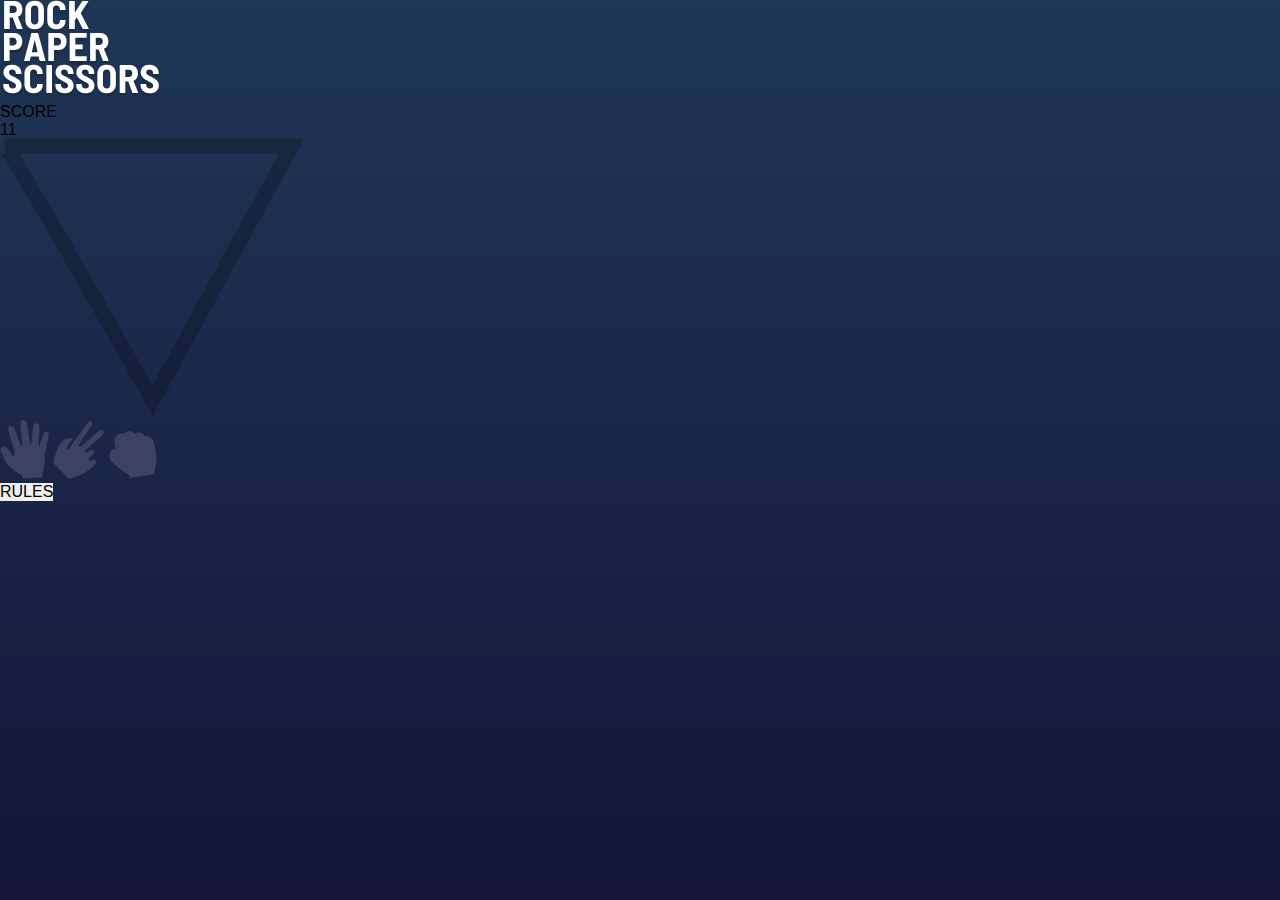
==== index.html @ d045fbb3 "Criando estrutura inicial do projeto" ====
<!DOCTYPE html>
<html lang="pt-BR">
  <head>
    <meta charset="UTF-8" />
    <meta name="viewport" content="width=device-width, initial-scale=1.0" />
    <link rel="stylesheet" href="./Style/CSSFile/main.css" />
    <link rel="stylesheet" href="styles/style.css" />
    <link
      rel="icon"
      type="image/png"
      sizes="32x32"
      href="./images/favicon-32x32.png"
    />
    <title>Rock, Paper, Scissors</title>
  </head>

  <body>
    <div class="container">
      <header>
        <div>
          <img src="./images/logo.svg" alt="logo" />
        </div>
        <div>
          <p>SCORE</p>
          <p>11</p>
        </div>
      </header>

      <img src="./images/bg-triangle.svg" alt="" />

      <section>
        <buttoon>
          <img src="./images/icon-paper.svg" alt="paper" />
        </buttoon>
        <buttoon>
          <img src="./images/icon-scissors.svg" alt="scissors" />
        </buttoon>
        <buttoon>
          <img src="./images/icon-rock.svg" alt="rock" />
        </buttoon>
      </section>

      <footer>
        <button>RULES</button>
      </footer>
    </div>
  </body>
</html>

<!-- <img src="./images/icon-close.svg" alt="" />
<img src="./images/image-rules.svg" alt="" /> -->
---- styles/style.css ----
/* RESET */
* {
  margin: 0;
  padding: 0;
  font-size: 100%;
  box-sizing: border-box;
  border: none;
}

/* SCSS DEFAULT */
@import url("https://fonts.googleapis.com/css2?family=Barlow+Semi+Condensed:wght@600;700&display=swap");

body {
  font-family: "Barlow Semi Condensed", sans-serif;
}

/* COLORS */
:root {
  /* Primary */
  --Scissors-Gradient: linear-gradient(#ec9e0e, #eca922);
  --Rock-Gradient: linear-gradient(#dc2e4e, #dd405d);
  --Lizard-Gradient: linear-gradient(#834fe3, #8c5de5);
  --Cyan: linear-gradient(#40b9ce, #52bed1);

  /* Neutral */
  --Dark-Text: #3b4363;
  --Score-Text: #2a46c0;
  --Header-Outline: #606e85;

  /* Background */
  --Radial-Gradient: linear-gradient(#1f3756, #141539);
}

/* STYLES */
.container {
  width: 100%;
  height: 100vh;
  background: var(--Radial-Gradient);
}
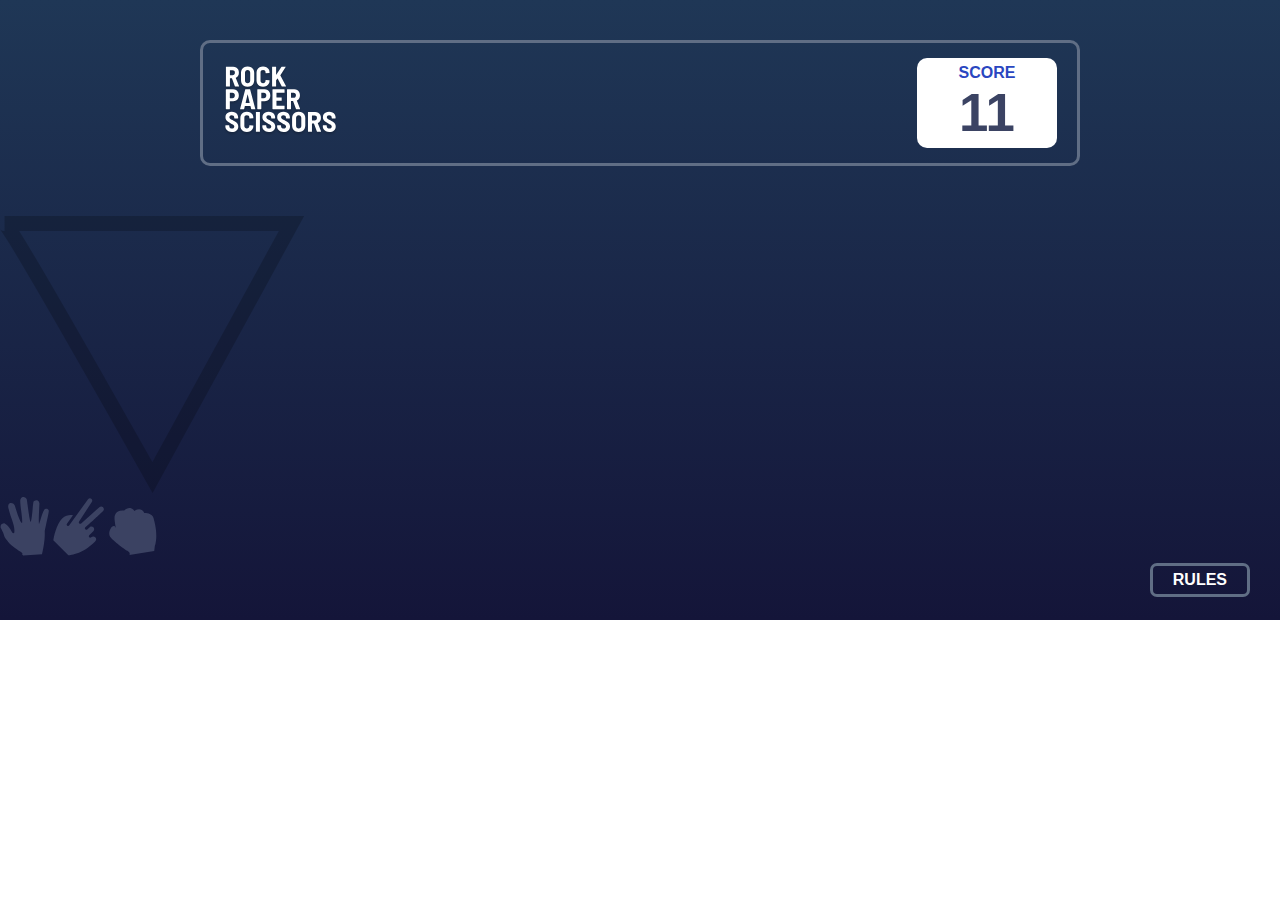
==== commit 8f336e7e: "Criando estilização para o header e o botão 'RULES'" ====
--- a/index.html
+++ b/index.html
@@ -16,11 +16,11 @@
 
   <body>
     <div class="container">
-      <header>
-        <div>
+      <header class="header">
+        <div class="logo">
           <img src="./images/logo.svg" alt="logo" />
         </div>
-        <div>
+        <div class="score">
           <p>SCORE</p>
           <p>11</p>
         </div>
@@ -40,7 +40,7 @@
         </buttoon>
       </section>
 
-      <footer>
+      <footer class="footer">
         <button>RULES</button>
       </footer>
     </div>
--- a/styles/style.css
+++ b/styles/style.css
@@ -34,6 +34,64 @@
 /* STYLES */
 .container {
   width: 100%;
-  height: 100vh;
+  height: 100%;
+  padding: 40px 0 20px 0;
   background: var(--Radial-Gradient);
 }
+
+.header{
+  display: flex;
+  align-items: center;
+  justify-content: space-between;
+  margin: 0 auto 50px auto;
+  padding: 15px 20px;
+  max-width: 880px;
+  width: 80%;
+  background-color: transparent;
+  border-radius: 10px;
+  border: 3px solid var(--Header-Outline);
+}
+
+.header .logo img{
+  height: auto;
+  max-height: 70px;
+}
+
+.header .score{
+  display: flex;
+  flex-direction: column;
+  justify-content: center;
+  align-items: center;
+  height: 90px;
+  width: 140px;
+  background-color: #fff;
+  border-radius: 10px;
+  font-weight: 700;
+}
+
+.header .score p:first-child{
+  color: var(--Score-Text);
+}
+
+.header .score p:last-child{
+  font-size: 3.3em;
+  color: var(--Dark-Text);
+}
+
+.footer{
+  width: 100%;
+  height: 40px;
+  display: flex;
+  justify-content: flex-end;
+  align-items: center;
+}
+
+.footer button{
+  margin-right: 30px;
+  padding: 5px 20px;
+  border-radius: 7px;
+  background-color: transparent;
+  color: #fff;
+  font-weight: 700;
+  border: 3px solid var(--Header-Outline);
+}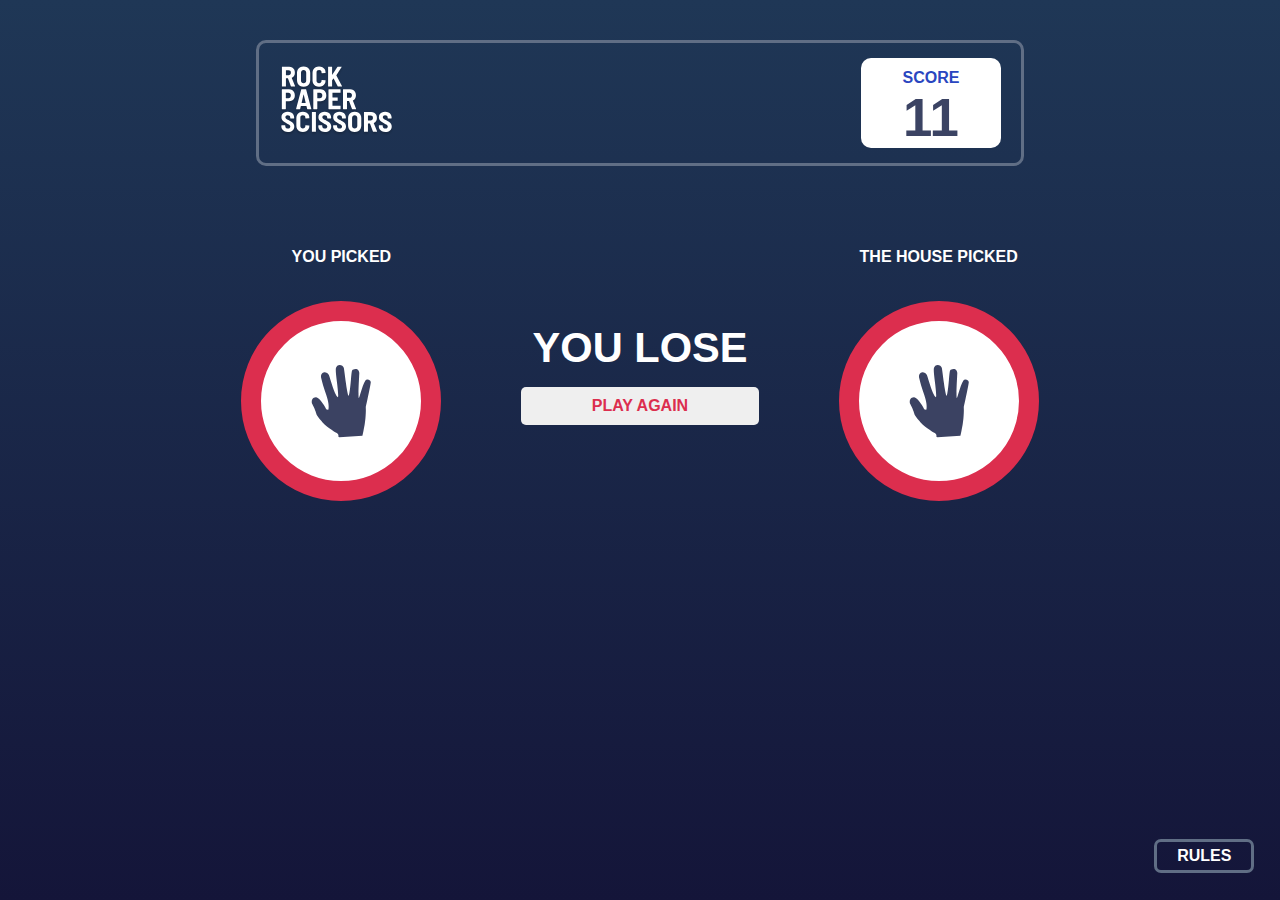
==== commit 951f8cb7: "Concluindo layout desktop" ====
--- a/index.html
+++ b/index.html
@@ -26,18 +26,36 @@
         </div>
       </header>
 
-      <img src="./images/bg-triangle.svg" alt="" />
+      <!-- <section class="content-primary">
+        <img src="./images/bg-triangle.svg" alt="bg-triangle" />
+        <button class="btn-paper">
+          <img src="./images/icon-paper.svg" alt="paper" />
+        </button>
+        <button class="btn-scissors">
+          <img src="./images/icon-scissors.svg" alt="scissors" />
+        </button>
+        <button class="btn-rock">
+          <img src="./images/icon-rock.svg" alt="rock" />
+        </button>
+      </section> -->
 
-      <section>
-        <buttoon>
-          <img src="./images/icon-paper.svg" alt="paper" />
-        </buttoon>
-        <buttoon>
-          <img src="./images/icon-scissors.svg" alt="scissors" />
-        </buttoon>
-        <buttoon>
-          <img src="./images/icon-rock.svg" alt="rock" />
-        </buttoon>
+      <section class="content-secondary">
+        <div>
+          <h2>YOU PICKED</h2>
+          <button class="btn-content-secondary">
+            <img src="./images/icon-paper.svg" alt="paper" />
+          </button>
+        </div>
+        <div class="play-again">
+          <h2>YOU LOSE</h2>
+          <button>PLAY AGAIN</button>
+        </div>
+        <div>
+          <h2>THE HOUSE PICKED</h2>
+          <button class="btn-content-secondary">
+            <img src="./images/icon-paper.svg" alt="paper" />
+          </button>
+        </div>
       </section>
 
       <footer class="footer">
@@ -47,5 +65,10 @@
   </body>
 </html>
 
-<!-- <img src="./images/icon-close.svg" alt="" />
-<img src="./images/image-rules.svg" alt="" /> -->
+<!-- <section class="modal-rules">
+  <div>
+    <h1>RULES</h1>
+    <img src="./images/icon-close.svg" alt="icon-close" />
+  </div>
+  <img class="rules" src="./images/image-rules.svg" alt="image-rules" />
+</section> -->
--- a/styles/style.css
+++ b/styles/style.css
@@ -5,6 +5,7 @@
   font-size: 100%;
   box-sizing: border-box;
   border: none;
+  outline: none;
 }
 
 /* SCSS DEFAULT */
@@ -35,29 +36,30 @@
 .container {
   width: 100%;
   height: 100%;
+  min-height: 100vh;
   padding: 40px 0 20px 0;
   background: var(--Radial-Gradient);
 }
 
-.header{
+.header {
   display: flex;
   align-items: center;
   justify-content: space-between;
-  margin: 0 auto 50px auto;
+  margin: 0 auto 8% auto;
   padding: 15px 20px;
   max-width: 880px;
-  width: 80%;
+  width: 60%;
   background-color: transparent;
   border-radius: 10px;
   border: 3px solid var(--Header-Outline);
 }
 
-.header .logo img{
+.header .logo img {
   height: auto;
   max-height: 70px;
 }
 
-.header .score{
+.header .score {
   display: flex;
   flex-direction: column;
   justify-content: center;
@@ -69,16 +71,148 @@
   font-weight: 700;
 }
 
-.header .score p:first-child{
+.header .score p:first-child {
   color: var(--Score-Text);
-}
-
-.header .score p:last-child{
+  margin-top: 10px;
+}
+
+.header .score p:last-child {
   font-size: 3.3em;
   color: var(--Dark-Text);
 }
 
-.footer{
+.content-primary {
+  display: flex;
+  justify-content: center;
+  align-items: center;
+  position: relative;
+  height: 280px;
+  width: 305px;
+  margin: 0 auto;
+}
+
+.btn-paper {
+  position: absolute;
+  top: -50px;
+  left: -40px;
+  background-color: #fff;
+  border-radius: 50%;
+  width: 120px;
+  height: 120px;
+  display: flex;
+  align-items: center;
+  justify-content: center;
+  border: 12px solid #2a46c0;
+  cursor: pointer;
+}
+
+.btn-paper img {
+  width: 38px;
+}
+
+.btn-paper:hover {
+  background-color: #7b96cf;
+}
+
+.btn-scissors {
+  position: absolute;
+  top: -50px;
+  right: -30px;
+  background-color: #fff;
+  border-radius: 50%;
+  width: 120px;
+  height: 120px;
+  display: flex;
+  align-items: center;
+  justify-content: center;
+  border: 12px solid #ec9e0e;
+  cursor: pointer;
+}
+
+.btn-scissors img {
+  width: 38px;
+}
+
+.btn-scissors:hover {
+  background-color: #dbc49a;
+}
+
+.btn-rock {
+  position: absolute;
+  bottom: -15px;
+  left: 30%;
+  background-color: #fff;
+  border-radius: 50%;
+  width: 120px;
+  height: 120px;
+  display: flex;
+  align-items: center;
+  justify-content: center;
+  border: 12px solid #dc2e4e;
+  cursor: pointer;
+}
+
+.btn-rock img {
+  width: 38px;
+}
+
+.btn-rock:hover {
+  background-color: #e095a3;
+}
+
+.content-secondary {
+  width: 100%;
+  display: flex;
+  align-items: center;
+  justify-content: space-between;
+  padding: 0 15%;
+  margin-top: -20px;
+}
+
+.content-secondary div {
+  flex: 1;
+  display: flex;
+  flex-direction: column;
+  align-items: center;
+  color: #fff;
+  gap: 35px;
+  font-weight: 700;
+}
+
+.play-again h2 {
+  font-size: 2.6em;
+  margin-bottom: -20px;
+}
+
+.play-again button {
+  padding: 10px 20px;
+  width: 80%;
+  border-radius: 5px;
+  color: #dc2e4e;
+  font-weight: 700;
+  cursor: pointer;
+}
+
+.play-again button:hover {
+  background: #9c9c9c;
+}
+
+.btn-content-secondary {
+  background-color: #fff;
+  border-radius: 50%;
+  width: 200px;
+  height: 200px;
+  display: flex;
+  align-items: center;
+  justify-content: center;
+  border: 20px solid #dc2e4e;
+}
+
+.btn-content-secondary img {
+  width: 60px;
+}
+
+.footer {
   width: 100%;
   height: 40px;
   display: flex;
@@ -86,12 +220,88 @@
   align-items: center;
 }
 
-.footer button{
-  margin-right: 30px;
+.footer button {
+  position: absolute;
+  bottom: 3%;
+  right: 2%;
   padding: 5px 20px;
   border-radius: 7px;
   background-color: transparent;
   color: #fff;
   font-weight: 700;
   border: 3px solid var(--Header-Outline);
-}+  cursor: pointer;
+}
+
+.footer button:hover {
+  background-color: var(--Dark-Text);
+}
+
+.modal-rules {
+  width: 300px;
+  height: 300px;
+  position: absolute;
+  top: calc(50% - 150px);
+  left: calc(50% - 150px);
+  background: #fff;
+  border-radius: 5px;
+  box-shadow: 1px 1px 2px 0px #cccccc;
+  padding: 20px 20px 25px;
+  display: flex;
+  flex-direction: column;
+  justify-content: space-between;
+}
+
+.modal-rules div {
+  display: flex;
+  justify-content: space-between;
+  align-items: center;
+}
+
+.modal-rules div h1 {
+  color: #3f4461;
+}
+
+.modal-rules div img {
+  cursor: pointer;
+}
+
+.rules {
+  width: 90%;
+  margin: 0 auto;
+}
+
+@media (max-width: 768px) {
+  .container {
+    padding-top: 20px;
+  }
+
+  .header {
+    margin-bottom: 10%;
+    height: 90px;
+  }
+
+  .header .score {
+    height: 70px;
+    width: 125px;
+  }
+
+  .header .score p:last-child {
+    font-size: 2.3em;
+  }
+
+  .header .logo img {
+    max-height: 58px;
+  }
+
+  .center-triangle {
+    height: 240px;
+  }
+
+  .content-secondary {
+    padding: 0 5%;
+  }
+}
+
+@media (max-width: 420px) {
+}
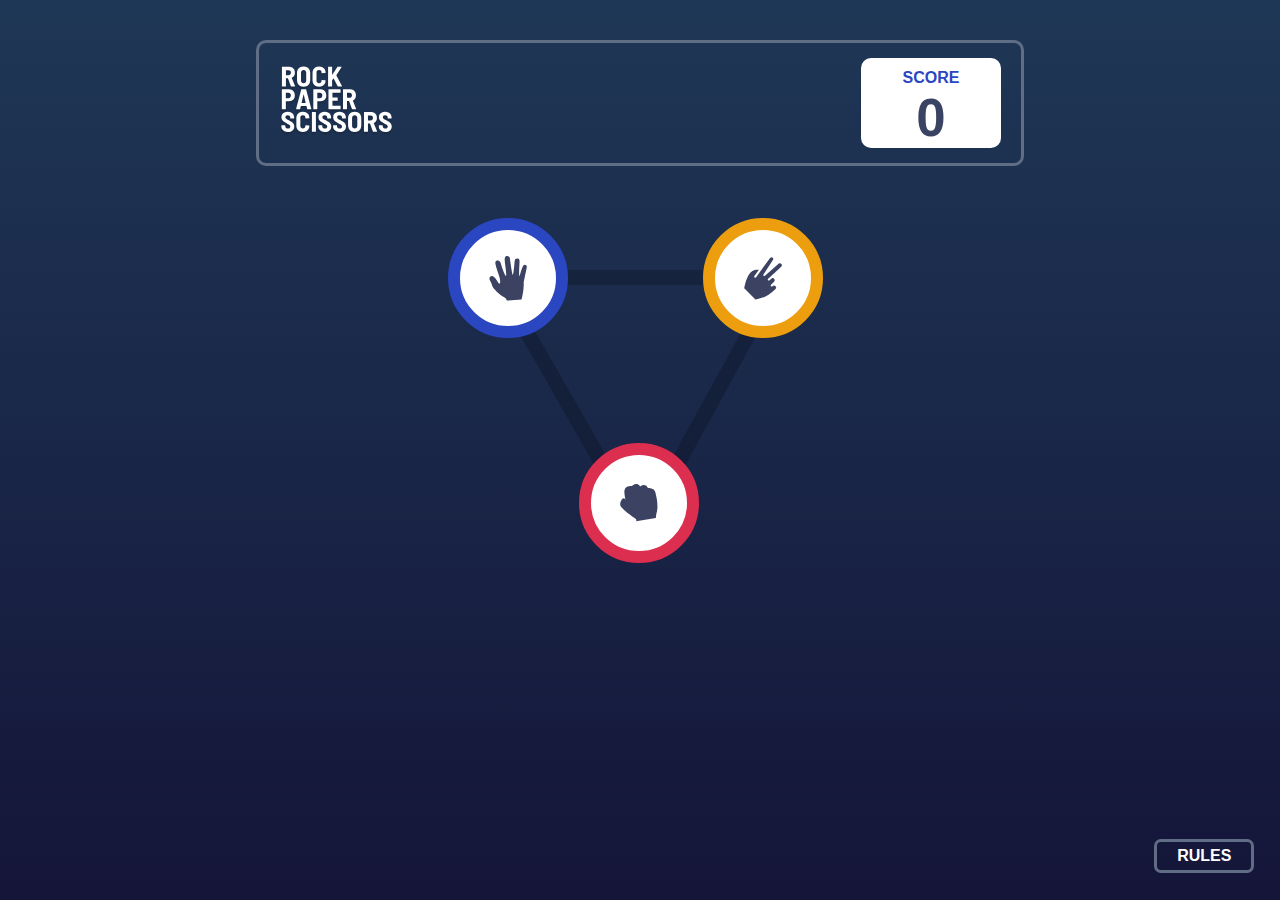
==== commit a8a22db3: "Concluindo primeira versão do jogo" ====
--- a/index.html
+++ b/index.html
@@ -22,53 +22,21 @@
         </div>
         <div class="score">
           <p>SCORE</p>
-          <p>11</p>
+          <p id="score"></p>
         </div>
       </header>
 
-      <!-- <section class="content-primary">
-        <img src="./images/bg-triangle.svg" alt="bg-triangle" />
-        <button class="btn-paper">
-          <img src="./images/icon-paper.svg" alt="paper" />
-        </button>
-        <button class="btn-scissors">
-          <img src="./images/icon-scissors.svg" alt="scissors" />
-        </button>
-        <button class="btn-rock">
-          <img src="./images/icon-rock.svg" alt="rock" />
-        </button>
-      </section> -->
+      <span id="content-primary"></span>
 
-      <section class="content-secondary">
-        <div>
-          <h2>YOU PICKED</h2>
-          <button class="btn-content-secondary">
-            <img src="./images/icon-paper.svg" alt="paper" />
-          </button>
-        </div>
-        <div class="play-again">
-          <h2>YOU LOSE</h2>
-          <button>PLAY AGAIN</button>
-        </div>
-        <div>
-          <h2>THE HOUSE PICKED</h2>
-          <button class="btn-content-secondary">
-            <img src="./images/icon-paper.svg" alt="paper" />
-          </button>
-        </div>
-      </section>
+      <span id="content-secondary"></span>
 
       <footer class="footer">
-        <button>RULES</button>
+        <button onclick="openModal()">RULES</button>
       </footer>
     </div>
+
+    <script type="text/javascript" src="./script.js"></script>
   </body>
 </html>
 
-<!-- <section class="modal-rules">
-  <div>
-    <h1>RULES</h1>
-    <img src="./images/icon-close.svg" alt="icon-close" />
-  </div>
-  <img class="rules" src="./images/image-rules.svg" alt="image-rules" />
-</section> -->
+<span id="modal"></span>
--- a/styles/style.css
+++ b/styles/style.css
@@ -180,21 +180,22 @@
 }
 
 .play-again h2 {
-  font-size: 2.6em;
+  font-size: 2.3em;
   margin-bottom: -20px;
+  text-align: center;
 }
 
 .play-again button {
   padding: 10px 20px;
   width: 80%;
   border-radius: 5px;
+  color: #606e85;
+  font-weight: 700;
+  cursor: pointer;
+}
+
+.play-again button:hover {
   color: #dc2e4e;
-  font-weight: 700;
-  cursor: pointer;
-}
-
-.play-again button:hover {
-  background: #9c9c9c;
 }
 
 .btn-content-secondary {
@@ -205,11 +206,22 @@
   display: flex;
   align-items: center;
   justify-content: center;
-  border: 20px solid #dc2e4e;
 }
 
 .btn-content-secondary img {
   width: 60px;
+}
+
+.border-btn-papper {
+  border: 20px solid #2a46c0;
+}
+
+.border-btn-scissors {
+  border: 20px solid #ec9e0e;
+}
+
+.border-btn-rock {
+  border: 20px solid #dc2e4e;
 }
 
 .footer {
@@ -304,4 +316,72 @@
 }
 
 @media (max-width: 420px) {
-}
+  .header {
+    width: 90%;
+  }
+
+  .footer button {
+    right: calc(50% - 51px);
+    bottom: 7%;
+  }
+
+  .content-primary img {
+    width: 50%;
+  }
+
+  .content-primary > img {
+    width: 85%;
+  }
+
+  .btn-paper {
+    top: -20px;
+    left: -20px;
+    height: 140px;
+    width: 140px;
+  }
+
+  .btn-scissors {
+    top: -20px;
+    right: -15px;
+    height: 140px;
+    width: 140px;
+  }
+
+  .btn-rock {
+    bottom: -5px;
+    left: 80px;
+    height: 140px;
+    width: 140px;
+  }
+
+  .content-primary {
+    margin-top: 25%;
+  }
+
+  .play-again {
+    position: absolute;
+    top: 60%;
+    left: 25%;
+    flex-direction: column !important;
+  }
+
+  .content-secondary {
+    margin: auto;
+  }
+
+  .content-secondary div {
+    flex-direction: column-reverse;
+  }
+
+  .btn-content-secondary {
+    width: 145px;
+    height: 145px;
+  }
+
+  .modal-rules {
+    top: 0;
+    left: 0;
+    width: 100%;
+    height: 100%;
+  }
+}
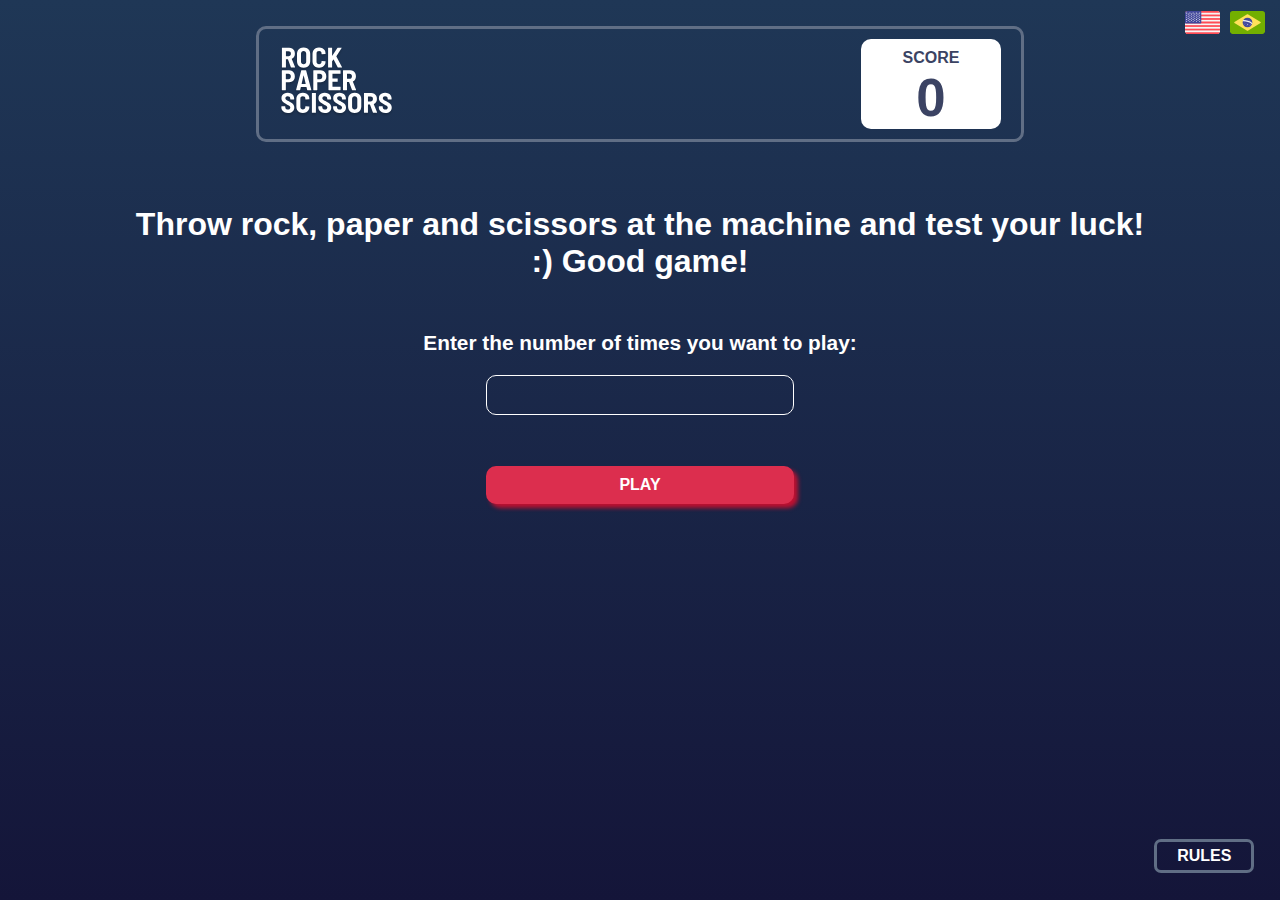
==== commit 3e133964: "Subindo versão completa do jogo" ====
--- a/index.html
+++ b/index.html
@@ -1,5 +1,5 @@
 <!DOCTYPE html>
-<html lang="pt-BR">
+<html lang="en">
   <head>
     <meta charset="UTF-8" />
     <meta name="viewport" content="width=device-width, initial-scale=1.0" />
@@ -16,6 +16,14 @@
 
   <body>
     <div class="container">
+      <div class="languages">
+        <a href="./index.html">
+          <img src="./images/estados-unidos.svg" alt="estados-unidos" />
+        </a>
+        <a href="./index-pt.html"
+          ><img src="./images/brasil.svg" alt="brasil"
+        /></a>
+      </div>
       <header class="header">
         <div class="logo">
           <img src="./images/logo.svg" alt="logo" />
@@ -25,6 +33,11 @@
           <p id="score"></p>
         </div>
       </header>
+      <span id="remaining-moves" class="remaining-moves"></span>
+
+      <span class="play-menu" id="play-menu"> </span>
+
+      <span class="msg-error" id="msg-error"> </span>
 
       <span id="content-primary"></span>
 
--- a/styles/style.css
+++ b/styles/style.css
@@ -37,19 +37,32 @@
   width: 100%;
   height: 100%;
   min-height: 100vh;
-  padding: 40px 0 20px 0;
+  padding: 2% 0;
   background: var(--Radial-Gradient);
+  display: flex;
+  flex-direction: column;
+}
+
+.languages {
+  display: flex;
+  position: absolute;
+  top: 5px;
+  right: 5px;
+}
+
+.languages a {
+  margin-right: 10px;
+  cursor: pointer;
 }
 
 .header {
   display: flex;
   align-items: center;
   justify-content: space-between;
-  margin: 0 auto 8% auto;
-  padding: 15px 20px;
-  max-width: 880px;
+  padding: 10px 20px;
+  max-width: 1024px;
   width: 60%;
-  background-color: transparent;
+  margin: 0 auto;
   border-radius: 10px;
   border: 3px solid var(--Header-Outline);
 }
@@ -72,7 +85,7 @@
 }
 
 .header .score p:first-child {
-  color: var(--Score-Text);
+  color: var(--Dark-Text);
   margin-top: 10px;
 }
 
@@ -81,24 +94,98 @@
   color: var(--Dark-Text);
 }
 
+.remaining-moves p {
+  text-align: center;
+  color: #fff;
+  font-size: 1.2em;
+  margin-top: 2%;
+}
+
+.play-menu {
+  width: 100%;
+}
+
+.play-menu div {
+  display: flex;
+  flex-direction: column;
+  align-items: center;
+  padding: 0% 10%;
+  margin-top: 5%;
+}
+
+.play-menu div h2 {
+  font-size: 2em;
+  color: #fff;
+  text-align: center;
+  font-family: "Trebuchet MS", "Lucida Sans Unicode", "Lucida Grande",
+    "Lucida Sans", Arial, sans-serif;
+}
+
+.play-menu div h3 {
+  font-size: 1.3em;
+  color: #fff;
+  text-align: center;
+  margin: 5% 0 2% 0;
+}
+
+.play-menu div input {
+  padding: 10px 40px;
+  border-radius: 10px;
+  width: 30%;
+  margin-bottom: 3%;
+  background-color: transparent;
+  color: #fff;
+  border: 1px solid #fff;
+}
+
+.play-menu div button {
+  margin-top: 2%;
+  padding: 10px 20px;
+  border-radius: 10px;
+  width: 30%;
+  color: #fff;
+  font-weight: 700;
+  background-color: #dc2e4e;
+  box-shadow: 4px 4px 4px 0px #bd1131;
+}
+
+.play-menu div button:hover {
+  background-color: #af102d;
+  cursor: pointer;
+  zoom: 1.1;
+}
+
+.msg-error h3 {
+  display: block;
+  text-align: center;
+  font-size: 1.3em;
+  color: #ca0000;
+  margin-top: 2%;
+}
+
 .content-primary {
-  display: flex;
-  justify-content: center;
-  align-items: center;
+  margin-top: 85px;
+  width: 100%;
   position: relative;
-  height: 280px;
-  width: 305px;
+}
+
+.content-primary div {
+  position: relative;
+  width: 300px;
   margin: 0 auto;
 }
 
+.content-primary > img {
+  height: 100%;
+}
+
 .btn-paper {
   position: absolute;
-  top: -50px;
-  left: -40px;
-  background-color: #fff;
+  top: -20%;
+  left: -15%;
   border-radius: 50%;
-  width: 120px;
-  height: 120px;
+  width: 140px;
+  height: 140px;
   display: flex;
   align-items: center;
   justify-content: center;
@@ -116,12 +203,11 @@
 
 .btn-scissors {
   position: absolute;
-  top: -50px;
-  right: -30px;
-  background-color: #fff;
+  top: -20%;
+  right: -15%;
   border-radius: 50%;
-  width: 120px;
-  height: 120px;
+  width: 140px;
+  height: 140px;
   display: flex;
   align-items: center;
   justify-content: center;
@@ -139,12 +225,11 @@
 
 .btn-rock {
   position: absolute;
-  bottom: -15px;
-  left: 30%;
-  background-color: #fff;
+  bottom: -10%;
+  left: 27%;
   border-radius: 50%;
-  width: 120px;
-  height: 120px;
+  width: 140px;
+  height: 140px;
   display: flex;
   align-items: center;
   justify-content: center;
@@ -161,22 +246,20 @@
 }
 
 .content-secondary {
-  width: 100%;
-  display: flex;
-  align-items: center;
-  justify-content: space-between;
-  padding: 0 15%;
-  margin-top: -20px;
+  margin-top: 10%;
+  display: flex;
+  align-items: center;
+  font-size: 0.9em;
+  padding: 0px 11%;
 }
 
 .content-secondary div {
+  display: flex;
+  flex-direction: column;
+  align-items: center;
+  color: #fff;
+  gap: 30px 0;
   flex: 1;
-  display: flex;
-  flex-direction: column;
-  align-items: center;
-  color: #fff;
-  gap: 35px;
-  font-weight: 700;
 }
 
 .play-again h2 {
@@ -186,12 +269,13 @@
 }
 
 .play-again button {
-  padding: 10px 20px;
-  width: 80%;
+  padding: 13px 20px;
+  width: 100%;
   border-radius: 5px;
   color: #606e85;
   font-weight: 700;
   cursor: pointer;
+  font-size: 1.2em;
 }
 
 .play-again button:hover {
@@ -201,8 +285,8 @@
 .btn-content-secondary {
   background-color: #fff;
   border-radius: 50%;
-  width: 200px;
-  height: 200px;
+  width: 170px;
+  height: 170px;
   display: flex;
   align-items: center;
   justify-content: center;
@@ -213,23 +297,15 @@
 }
 
 .border-btn-papper {
-  border: 20px solid #2a46c0;
+  border: 15px solid #2a46c0;
 }
 
 .border-btn-scissors {
-  border: 20px solid #ec9e0e;
+  border: 15px solid #ec9e0e;
 }
 
 .border-btn-rock {
-  border: 20px solid #dc2e4e;
-}
-
-.footer {
-  width: 100%;
-  height: 40px;
-  display: flex;
-  justify-content: flex-end;
-  align-items: center;
+  border: 15px solid #dc2e4e;
 }
 
 .footer button {
@@ -247,14 +323,15 @@
 
 .footer button:hover {
   background-color: var(--Dark-Text);
+  zoom: 1.1;
 }
 
 .modal-rules {
-  width: 300px;
-  height: 300px;
-  position: absolute;
-  top: calc(50% - 150px);
-  left: calc(50% - 150px);
+  width: 370px;
+  height: 370px;
+  position: absolute;
+  top: calc(50% - 170px);
+  left: calc(50% - 170px);
   background: #fff;
   border-radius: 5px;
   box-shadow: 1px 1px 2px 0px #cccccc;
@@ -279,109 +356,130 @@
 }
 
 .rules {
-  width: 90%;
   margin: 0 auto;
 }
 
 @media (max-width: 768px) {
-  .container {
-    padding-top: 20px;
-  }
-
-  .header {
-    margin-bottom: 10%;
-    height: 90px;
-  }
-
-  .header .score {
-    height: 70px;
-    width: 125px;
-  }
-
-  .header .score p:last-child {
-    font-size: 2.3em;
-  }
-
-  .header .logo img {
-    max-height: 58px;
-  }
-
-  .center-triangle {
-    height: 240px;
-  }
-
-  .content-secondary {
-    padding: 0 5%;
-  }
-}
-
-@media (max-width: 420px) {
+  .play-menu div input {
+    width: 40%;
+  }
+
+  .play-menu div button {
+    width: 40%;
+  }
+
+  .content-primary {
+    margin-top: 65px;
+  }
+
+  .content-primary div {
+    display: flex;
+    justify-content: center;
+  }
+
+  .content-primary div > img {
+    height: 230px;
+  }
+
+  .btn-paper {
+    left: -8%;
+  }
+
+  .btn-scissors {
+    right: -8%;
+  }
+
+  .btn-rock {
+    bottom: -10%;
+  }
+}
+
+@media (max-width: 500px) {
   .header {
     width: 90%;
-  }
-
-  .footer button {
-    right: calc(50% - 51px);
-    bottom: 7%;
-  }
-
-  .content-primary img {
-    width: 50%;
-  }
-
-  .content-primary > img {
-    width: 85%;
+    margin-top: 35px;
+  }
+
+  .play-menu div h2 {
+    font-size: 1.5em;
+    width: 90%;
+  }
+
+  .play-menu div {
+    padding: 0;
+  }
+
+  .play-menu div h3 {
+    font-size: 1.2em;
+    margin-top: 50px;
+    width: 80%;
+    margin-bottom: 5%;
+  }
+
+  .play-menu div input {
+    width: 80%;
+  }
+
+  .play-menu div button {
+    margin-top: 20%;
+    width: 80%;
+  }
+
+  .content-primary div > img {
+    height: 250px;
+  }
+
+  .content-primary div {
+    display: flex;
+    align-items: center;
+    justify-content: center;
   }
 
   .btn-paper {
-    top: -20px;
-    left: -20px;
+    left: -5%;
+  }
+
+  .btn-scissors {
+    right: -5%;
+  }
+
+  .btn-rock {
+    bottom: -5%;
+  }
+
+  .play-again {
+    position: absolute;
+    bottom: 18%;
+    width: 80%;
+    margin: 0 10%;
+  }
+
+  .btn-content-secondary {
     height: 140px;
     width: 140px;
   }
 
-  .btn-scissors {
-    top: -20px;
-    right: -15px;
-    height: 140px;
-    width: 140px;
-  }
-
-  .btn-rock {
-    bottom: -5px;
-    left: 80px;
-    height: 140px;
-    width: 140px;
-  }
-
-  .content-primary {
-    margin-top: 25%;
-  }
-
-  .play-again {
+  .content-secondary {
+    padding: 0;
+  }
+
+  .modal-rules {
     position: absolute;
-    top: 60%;
-    left: 25%;
-    flex-direction: column !important;
-  }
-
-  .content-secondary {
-    margin: auto;
-  }
-
-  .content-secondary div {
-    flex-direction: column-reverse;
-  }
-
-  .btn-content-secondary {
-    width: 145px;
-    height: 145px;
-  }
-
-  .modal-rules {
     top: 0;
     left: 0;
+    height: 100%;
     width: 100%;
-    height: 100%;
-  }
-}
+  }
+
+  .modal-rules div img {
+    height: 30px;
+  }
+
+  .modal-rules div h1 {
+    font-size: 1.3em;
+  }
+
+  .rules {
+    margin: 50% auto;
+  }
+}
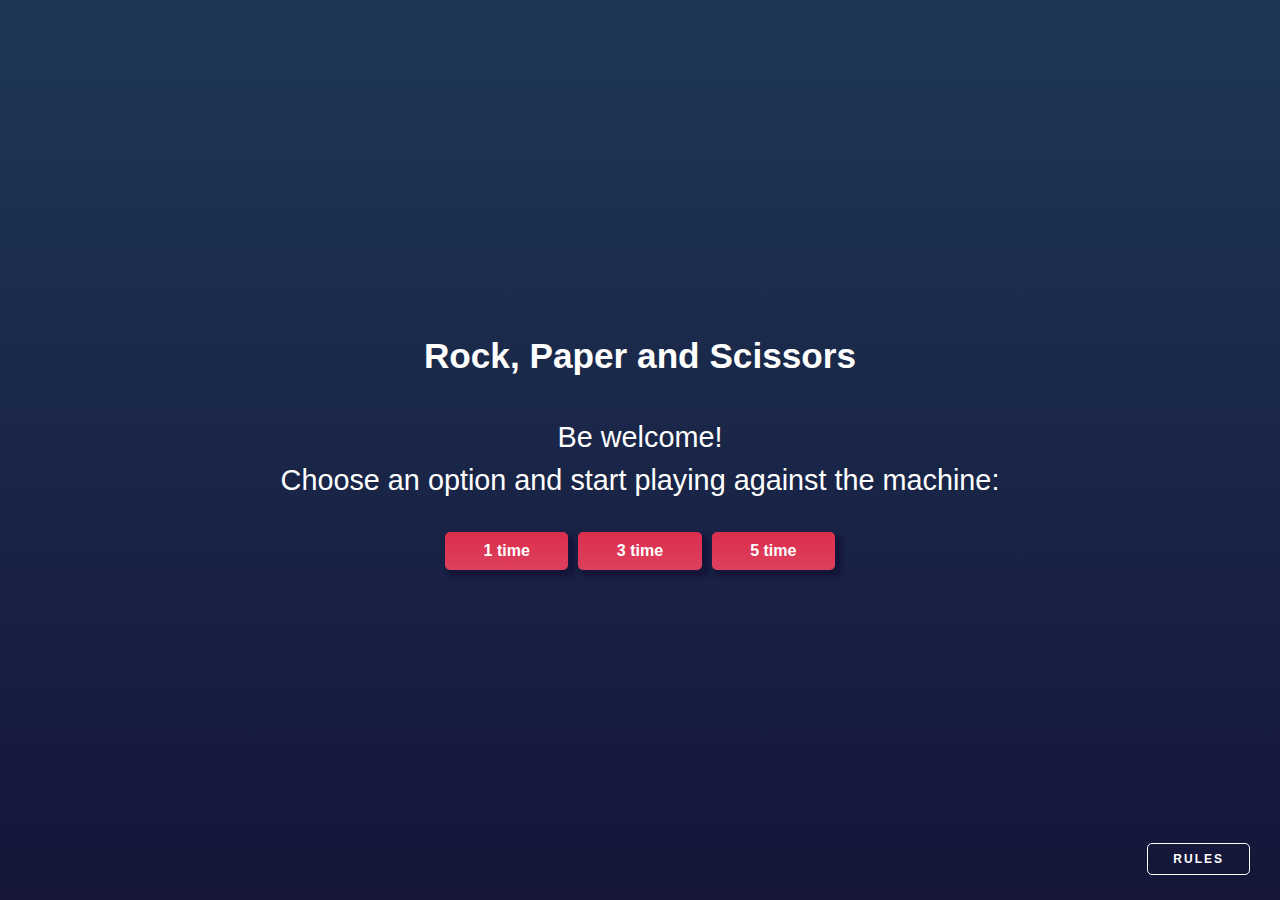
==== commit c64f2d39: "Refatorando jogo" ====
--- a/index.html
+++ b/index.html
@@ -3,53 +3,98 @@
   <head>
     <meta charset="UTF-8" />
     <meta name="viewport" content="width=device-width, initial-scale=1.0" />
-    <link rel="stylesheet" href="./Style/CSSFile/main.css" />
     <link rel="stylesheet" href="styles/style.css" />
-    <link
-      rel="icon"
-      type="image/png"
-      sizes="32x32"
-      href="./images/favicon-32x32.png"
-    />
     <title>Rock, Paper, Scissors</title>
   </head>
 
   <body>
-    <div class="container">
-      <div class="languages">
-        <a href="./index.html">
-          <img src="./images/estados-unidos.svg" alt="estados-unidos" />
-        </a>
-        <a href="./index-pt.html"
-          ><img src="./images/brasil.svg" alt="brasil"
-        /></a>
+    <section class="container">
+      <header id="header" class="header">
+        <h1 class="logo">
+          <img src="./images/logo.svg" alt="logo" />
+        </h1>
+        <span class="score">
+          <h3>score</h3>
+          <p id="score"></p>
+        </span>
+      </header>
+      <span class="qtd-moves" id="qtd-moves"></span>
+
+      <div id="menu-options" class="menu-options">
+        <h1>Rock, Paper and Scissors</h1>
+        <p>Be welcome!</p>
+        <p>Choose an option and start playing against the machine:</p>
+        <div class="box-buttons">
+          <button onclick="selectQuantity('1')" value="1" class="btn-choice">
+            1 time
+          </button>
+          <button onclick="selectQuantity('3')" value="3" class="btn-choice">
+            3 time
+          </button>
+          <button onclick="selectQuantity('5')" value="5" class="btn-choice">
+            5 time
+          </button>
+        </div>
       </div>
-      <header class="header">
-        <div class="logo">
-          <img src="./images/logo.svg" alt="logo" />
+
+      <div id="choice-options" class="choice-options">
+        <div class="content-options">
+          <button
+            onclick="selectOption('paper')"
+            class="btn-options paper-border"
+          >
+            <img src="./images/icon-paper.svg" alt="paper" />
+          </button>
+          <button
+            onclick="selectOption('scissors')"
+            class="btn-options scissors-border"
+          >
+            <img src="./images/icon-scissors.svg" alt="scissors" />
+          </button>
+          <button
+            onclick="selectOption('rock')"
+            class="btn-options rock-border"
+          >
+            <img src="./images/icon-rock.svg" alt="rock" />
+          </button>
         </div>
-        <div class="score">
-          <p>SCORE</p>
-          <p id="score"></p>
+      </div>
+
+      <div id="match-result" class="match-result">
+        <div class="item-macth-result">
+          <p>YOU PICKED</p>
+          <button id="you-picked" class="btn-options">
+            <img id="you-picked-img" src="" alt="" />
+          </button>
         </div>
-      </header>
-      <span id="remaining-moves" class="remaining-moves"></span>
+        <div id="play-again" class="box-play-again">
+          <h2 id="play-result"></h2>
+          <button onclick="playAgain()" class="btn-play-again">
+            PLAY AGAIN
+          </button>
+        </div>
+        <div class="item-macth-result">
+          <p>THE HOUSE PICKED</p>
+          <button id="the-house-picked" class="btn-options">
+            <img id="the-house-picked-img" src="" alt="" />
+          </button>
+        </div>
+      </div>
 
-      <span class="play-menu" id="play-menu"> </span>
+      <div id="modal-rules" class="modal-rules">
+        <div>
+          <h2>RULES</h2>
+          <img
+            onclick="showOrHiddenModal()"
+            src="./images/icon-close.svg"
+            alt="close"
+          />
+        </div>
+        <img src="./images/image-rules.svg" alt="rules" />
+      </div>
 
-      <span class="msg-error" id="msg-error"> </span>
-
-      <span id="content-primary"></span>
-
-      <span id="content-secondary"></span>
-
-      <footer class="footer">
-        <button onclick="openModal()">RULES</button>
-      </footer>
-    </div>
-
+      <button onclick="showOrHiddenModal()" class="rules">rules</button>
+    </section>
     <script type="text/javascript" src="./script.js"></script>
   </body>
 </html>
-
-<span id="modal"></span>
--- a/styles/style.css
+++ b/styles/style.css
@@ -15,6 +15,10 @@
   font-family: "Barlow Semi Condensed", sans-serif;
 }
 
+button {
+  cursor: pointer;
+}
+
 /* COLORS */
 :root {
   /* Primary */
@@ -37,449 +41,314 @@
   width: 100%;
   height: 100%;
   min-height: 100vh;
-  padding: 2% 0;
+  padding: 20px 0;
+  display: flex;
+  flex-direction: column;
+  align-items: center;
+  position: relative;
   background: var(--Radial-Gradient);
+}
+
+.menu-options {
+  width: 100%;
+  margin: auto 0;
   display: flex;
   flex-direction: column;
-}
-
-.languages {
-  display: flex;
-  position: absolute;
-  top: 5px;
-  right: 5px;
-}
-
-.languages a {
-  margin-right: 10px;
-  cursor: pointer;
+  justify-content: center;
+  align-items: center;
+}
+
+.menu-options h1 {
+  color: #fff;
+  font-size: 2.2em;
+  margin-bottom: 40px;
+  text-align: center;
+}
+
+.menu-options p {
+  color: #fff;
+  font-size: 1.8em;
+  text-align: center;
+  max-width: 90%;
+  margin: 5px 0;
+}
+
+.box-buttons {
+  width: 90%;
+  max-width: 400px;
+  display: flex;
+  align-items: center;
+  justify-content: space-between;
+  margin-top: 30px;
+}
+
+.btn-choice {
+  flex: 1;
+  padding: 10px 20px;
+  background: var(--Rock-Gradient);
+  border-radius: 5px;
+  color: #fff;
+  font-weight: bold;
+  box-shadow: 5px 5px 4px 2px #141539;
+  margin: 0 5px;
+}
+
+.btn-choice:hover {
+  background: #910b23;
 }
 
 .header {
+  width: 90%;
+  max-width: 600px;
+  padding: 15px 20px;
   display: flex;
   align-items: center;
   justify-content: space-between;
-  padding: 10px 20px;
-  max-width: 1024px;
+  border: 3px solid var(--Header-Outline);
+  border-radius: 8px;
+  display: none;
+}
+
+.logo img {
+  height: 85px;
+}
+
+.score {
+  width: 120px;
+  height: 100px;
+  padding: 5px 0;
+  background-color: #fff;
+  border-radius: 8px;
+  display: flex;
+  flex-direction: column;
+  align-items: center;
+  justify-content: center;
+}
+
+.score h3 {
+  color: var(--Score-Text);
+  text-transform: uppercase;
+}
+
+.score p {
+  color: var(--Dark-Text);
+  font-size: 3em;
+  font-weight: bold;
+  letter-spacing: -3px;
+}
+
+.qtd-moves {
+  margin-top: 5px;
+  font-weight: bold;
+  font-size: 1.2em;
+  color: #fff;
+}
+
+.choice-options {
+  margin-top: 7em;
   width: 60%;
-  margin: 0 auto;
-  border-radius: 10px;
-  border: 3px solid var(--Header-Outline);
-}
-
-.header .logo img {
-  height: auto;
-  max-height: 70px;
-}
-
-.header .score {
+  height: 100%;
+  display: flex;
+  justify-content: center;
+  display: none;
+}
+
+.content-options {
+  width: 250px;
+  height: 220px;
+  background-image: url("../images/bg-triangle.svg");
+  background-size: cover;
+  background-repeat: no-repeat;
+  position: relative;
+}
+
+.content-options button:nth-child(1) {
+  position: absolute;
+  top: -25%;
+  left: -25%;
+}
+
+.content-options button:nth-child(2) {
+  position: absolute;
+  top: -25%;
+  right: -25%;
+}
+
+.content-options button:nth-child(3) {
+  position: absolute;
+  bottom: -15%;
+  left: calc(50% - 4.5em);
+}
+
+.paper-border {
+  border: 0.9em solid #2a46c0;
+  box-shadow: -2px 11px 0px -2px #182c88;
+}
+
+.scissors-border {
+  border: 0.9em solid #eca922;
+  box-shadow: -2px 11px 0px -2px #c98609;
+}
+
+.rock-border {
+  border: 0.9em solid #dd405d;
+  box-shadow: -2px 11px 0px -2px #b11e39;
+}
+
+.btn-options {
+  background-color: #fff;
+  border-radius: 50%;
+  height: 9em;
+  width: 9em;
+  display: flex;
+  justify-content: center;
+  align-items: center;
+}
+
+.match-result {
+  width: 100%;
+  margin-top: 5em;
+  gap: 5%;
+  display: flex;
+  align-items: center;
+  justify-content: center;
+  display: none;
+}
+
+.item-macth-result {
   display: flex;
   flex-direction: column;
-  justify-content: center;
-  align-items: center;
-  height: 90px;
-  width: 140px;
+  align-items: center;
+}
+
+.item-macth-result button {
+  height: 13em;
+  width: 13em;
+  border-width: 1.4em;
+}
+
+.item-macth-result button img {
+  width: 4em;
+}
+
+.item-macth-result p {
+  margin-bottom: 50px;
+  color: #fff;
+  font-weight: bold;
+}
+
+.box-play-again h2 {
+  color: #fff;
+  font-size: 2.5em;
+  margin-bottom: 15px;
+}
+
+.btn-play-again {
+  width: 100%;
+  padding: 10px;
+  color: var(--Dark-Text);
+  font-weight: bold;
   background-color: #fff;
   border-radius: 10px;
-  font-weight: 700;
-}
-
-.header .score p:first-child {
+}
+
+.btn-play-again:hover {
+  color: #dc2e4e;
+}
+
+.modal-rules {
+  position: absolute;
+  top: calc(50% - 11em);
+  left: calc(50% - 11em);
+  background-color: #fff;
   color: var(--Dark-Text);
-  margin-top: 10px;
-}
-
-.header .score p:last-child {
-  font-size: 3.3em;
-  color: var(--Dark-Text);
-}
-
-.remaining-moves p {
-  text-align: center;
-  color: #fff;
-  font-size: 1.2em;
-  margin-top: 2%;
-}
-
-.play-menu {
-  width: 100%;
-}
-
-.play-menu div {
-  display: flex;
-  flex-direction: column;
-  align-items: center;
-  padding: 0% 10%;
-  margin-top: 5%;
-}
-
-.play-menu div h2 {
-  font-size: 2em;
-  color: #fff;
-  text-align: center;
-  font-family: "Trebuchet MS", "Lucida Sans Unicode", "Lucida Grande",
-    "Lucida Sans", Arial, sans-serif;
-}
-
-.play-menu div h3 {
-  font-size: 1.3em;
-  color: #fff;
-  text-align: center;
-  margin: 5% 0 2% 0;
-}
-
-.play-menu div input {
-  padding: 10px 40px;
-  border-radius: 10px;
-  width: 30%;
-  margin-bottom: 3%;
+  border-radius: 5px;
+  width: 22em;
+  height: 22em;
+  padding: 25px 30px;
+  display: none;
+}
+
+.modal-rules h2 {
+  font-size: 1.4em;
+}
+
+.modal-rules div {
+  display: flex;
+  justify-content: space-between;
+  align-items: center;
+}
+
+.modal-rules div > img {
+  height: 1.5em;
+  cursor: pointer;
+}
+
+.modal-rules > img {
+  width: 17em;
+  margin: 12% 5% 0;
+}
+
+.rules {
+  position: absolute;
+  bottom: 25px;
+  right: 30px;
+  padding: 8px 25px;
+  font-size: 0.75em;
+  color: #fff;
+  font-weight: bold;
+  text-transform: uppercase;
+  border: 1px solid #fff;
+  border-radius: 5px;
   background-color: transparent;
-  color: #fff;
-  border: 1px solid #fff;
-}
-
-.play-menu div button {
-  margin-top: 2%;
-  padding: 10px 20px;
-  border-radius: 10px;
-  width: 30%;
-  color: #fff;
-  font-weight: 700;
-  background-color: #dc2e4e;
-  box-shadow: 4px 4px 4px 0px #bd1131;
-}
-
-.play-menu div button:hover {
-  background-color: #af102d;
-  cursor: pointer;
-  zoom: 1.1;
-}
-
-.msg-error h3 {
-  display: block;
-  text-align: center;
-  font-size: 1.3em;
-  color: #ca0000;
-  margin-top: 2%;
-}
-
-.content-primary {
-  margin-top: 85px;
-  width: 100%;
-  position: relative;
-}
-
-.content-primary div {
-  position: relative;
-  width: 300px;
-  margin: 0 auto;
-}
-
-.content-primary > img {
-  height: 100%;
-}
-
-.btn-paper {
-  position: absolute;
-  top: -20%;
-  left: -15%;
-  border-radius: 50%;
-  width: 140px;
-  height: 140px;
-  display: flex;
-  align-items: center;
-  justify-content: center;
-  border: 12px solid #2a46c0;
-  cursor: pointer;
-}
-
-.btn-paper img {
-  width: 38px;
-}
-
-.btn-paper:hover {
-  background-color: #7b96cf;
-}
-
-.btn-scissors {
-  position: absolute;
-  top: -20%;
-  right: -15%;
-  border-radius: 50%;
-  width: 140px;
-  height: 140px;
-  display: flex;
-  align-items: center;
-  justify-content: center;
-  border: 12px solid #ec9e0e;
-  cursor: pointer;
-}
-
-.btn-scissors img {
-  width: 38px;
-}
-
-.btn-scissors:hover {
-  background-color: #dbc49a;
-}
-
-.btn-rock {
-  position: absolute;
-  bottom: -10%;
-  left: 27%;
-  border-radius: 50%;
-  width: 140px;
-  height: 140px;
-  display: flex;
-  align-items: center;
-  justify-content: center;
-  border: 12px solid #dc2e4e;
-  cursor: pointer;
-}
-
-.btn-rock img {
-  width: 38px;
-}
-
-.btn-rock:hover {
-  background-color: #e095a3;
-}
-
-.content-secondary {
-  margin-top: 10%;
-  display: flex;
-  align-items: center;
-  font-size: 0.9em;
-  padding: 0px 11%;
-}
-
-.content-secondary div {
-  display: flex;
-  flex-direction: column;
-  align-items: center;
-  color: #fff;
-  gap: 30px 0;
-  flex: 1;
-}
-
-.play-again h2 {
-  font-size: 2.3em;
-  margin-bottom: -20px;
-  text-align: center;
-}
-
-.play-again button {
-  padding: 13px 20px;
-  width: 100%;
-  border-radius: 5px;
-  color: #606e85;
-  font-weight: 700;
-  cursor: pointer;
-  font-size: 1.2em;
-}
-
-.play-again button:hover {
-  color: #dc2e4e;
-}
-
-.btn-content-secondary {
-  background-color: #fff;
-  border-radius: 50%;
-  width: 170px;
-  height: 170px;
-  display: flex;
-  align-items: center;
-  justify-content: center;
-}
-
-.btn-content-secondary img {
-  width: 60px;
-}
-
-.border-btn-papper {
-  border: 15px solid #2a46c0;
-}
-
-.border-btn-scissors {
-  border: 15px solid #ec9e0e;
-}
-
-.border-btn-rock {
-  border: 15px solid #dc2e4e;
-}
-
-.footer button {
-  position: absolute;
-  bottom: 3%;
-  right: 2%;
-  padding: 5px 20px;
-  border-radius: 7px;
-  background-color: transparent;
-  color: #fff;
-  font-weight: 700;
-  border: 3px solid var(--Header-Outline);
-  cursor: pointer;
-}
-
-.footer button:hover {
-  background-color: var(--Dark-Text);
-  zoom: 1.1;
-}
-
-.modal-rules {
-  width: 370px;
-  height: 370px;
-  position: absolute;
-  top: calc(50% - 170px);
-  left: calc(50% - 170px);
-  background: #fff;
-  border-radius: 5px;
-  box-shadow: 1px 1px 2px 0px #cccccc;
-  padding: 20px 20px 25px;
-  display: flex;
-  flex-direction: column;
-  justify-content: space-between;
-}
-
-.modal-rules div {
-  display: flex;
-  justify-content: space-between;
-  align-items: center;
-}
-
-.modal-rules div h1 {
-  color: #3f4461;
-}
-
-.modal-rules div img {
-  cursor: pointer;
-}
-
-.rules {
-  margin: 0 auto;
-}
-
-@media (max-width: 768px) {
-  .play-menu div input {
-    width: 40%;
-  }
-
-  .play-menu div button {
-    width: 40%;
-  }
-
-  .content-primary {
-    margin-top: 65px;
-  }
-
-  .content-primary div {
-    display: flex;
-    justify-content: center;
-  }
-
-  .content-primary div > img {
-    height: 230px;
-  }
-
-  .btn-paper {
-    left: -8%;
-  }
-
-  .btn-scissors {
-    right: -8%;
-  }
-
-  .btn-rock {
-    bottom: -10%;
-  }
-}
-
-@media (max-width: 500px) {
-  .header {
-    width: 90%;
-    margin-top: 35px;
-  }
-
-  .play-menu div h2 {
-    font-size: 1.5em;
-    width: 90%;
-  }
-
-  .play-menu div {
-    padding: 0;
-  }
-
-  .play-menu div h3 {
-    font-size: 1.2em;
-    margin-top: 50px;
-    width: 80%;
-    margin-bottom: 5%;
-  }
-
-  .play-menu div input {
-    width: 80%;
-  }
-
-  .play-menu div button {
-    margin-top: 20%;
-    width: 80%;
-  }
-
-  .content-primary div > img {
-    height: 250px;
-  }
-
-  .content-primary div {
-    display: flex;
-    align-items: center;
-    justify-content: center;
-  }
-
-  .btn-paper {
-    left: -5%;
-  }
-
-  .btn-scissors {
-    right: -5%;
-  }
-
-  .btn-rock {
-    bottom: -5%;
-  }
-
-  .play-again {
-    position: absolute;
-    bottom: 18%;
-    width: 80%;
-    margin: 0 10%;
-  }
-
-  .btn-content-secondary {
-    height: 140px;
-    width: 140px;
-  }
-
-  .content-secondary {
-    padding: 0;
-  }
-
+  letter-spacing: 2px;
+}
+
+.hiddenContent {
+  animation: hiddenContent 1.5s linear;
+}
+
+@keyframes hiddenContent {
+  0% {
+    opacity: 1;
+  }
+  50% {
+    opacity: 0.5;
+  }
+  100% {
+    opacity: 0;
+  }
+}
+
+@media (max-width: 767px) {
   .modal-rules {
-    position: absolute;
+    width: 100%;
+    height: 100%;
     top: 0;
     left: 0;
-    height: 100%;
-    width: 100%;
-  }
-
-  .modal-rules div img {
-    height: 30px;
-  }
-
-  .modal-rules div h1 {
-    font-size: 1.3em;
-  }
-
-  .rules {
-    margin: 50% auto;
-  }
-}
+  }
+
+  .modal-rules > img {
+    margin-top: 50%;
+  }
+
+  .box-play-again {
+    position: absolute;
+    bottom: 15%;
+  }
+
+  .item-macth-result {
+    flex-direction: column-reverse;
+  }
+
+  .match-result {
+    margin-top: 10%;
+  }
+
+  .item-macth-result button {
+    height: 9em;
+    width: 9em;
+    border-width: 1em;
+    margin-bottom: 20%;
+  }
+}
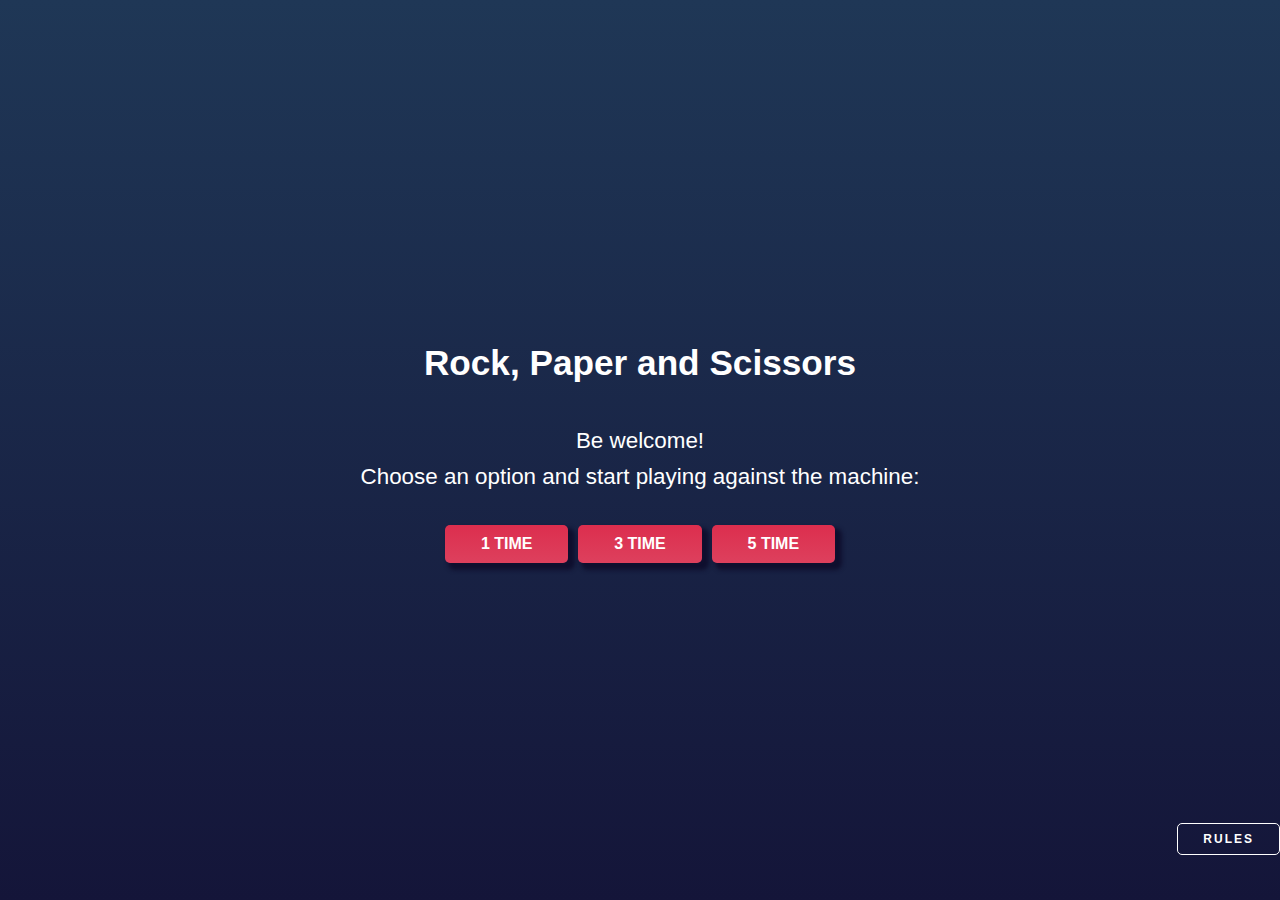
==== commit 0014f062: "Refatorando Jogo, melhorando responsivo e adicionando animações" ====
--- a/index.html
+++ b/index.html
@@ -7,8 +7,9 @@
     <title>Rock, Paper, Scissors</title>
   </head>
 
-  <body>
+  <body onload="startAudio()" onclick="startAudio()">
     <section class="container">
+      <!-- Header - score -->
       <header id="header" class="header">
         <h1 class="logo">
           <img src="./images/logo.svg" alt="logo" />
@@ -18,25 +19,28 @@
           <p id="score"></p>
         </span>
       </header>
+      <!-- Number Of Moves -->
       <span class="qtd-moves" id="qtd-moves"></span>
 
+      <!-- Start menu -->
       <div id="menu-options" class="menu-options">
         <h1>Rock, Paper and Scissors</h1>
         <p>Be welcome!</p>
         <p>Choose an option and start playing against the machine:</p>
         <div class="box-buttons">
-          <button onclick="selectQuantity('1')" value="1" class="btn-choice">
+          <button onclick="getNumberOfMoves('1')" value="1" class="btn-choice">
             1 time
           </button>
-          <button onclick="selectQuantity('3')" value="3" class="btn-choice">
+          <button onclick="getNumberOfMoves('3')" value="3" class="btn-choice">
             3 time
           </button>
-          <button onclick="selectQuantity('5')" value="5" class="btn-choice">
+          <button onclick="getNumberOfMoves('5')" value="5" class="btn-choice">
             5 time
           </button>
         </div>
       </div>
 
+      <!-- Choice Options -->
       <div id="choice-options" class="choice-options">
         <div class="content-options">
           <button
@@ -60,6 +64,7 @@
         </div>
       </div>
 
+      <!-- Play Result -->
       <div id="match-result" class="match-result">
         <div class="item-macth-result">
           <p>YOU PICKED</p>
@@ -67,7 +72,7 @@
             <img id="you-picked-img" src="" alt="" />
           </button>
         </div>
-        <div id="play-again" class="box-play-again">
+        <div id="play-again" class="play-again">
           <h2 id="play-result"></h2>
           <button onclick="playAgain()" class="btn-play-again">
             PLAY AGAIN
@@ -81,6 +86,7 @@
         </div>
       </div>
 
+      <!-- Modal rules -->
       <div id="modal-rules" class="modal-rules">
         <div>
           <h2>RULES</h2>
@@ -93,8 +99,14 @@
         <img src="./images/image-rules.svg" alt="rules" />
       </div>
 
-      <button onclick="showOrHiddenModal()" class="rules">rules</button>
+      <!-- Button rules -->
+      <button onclick="showOrHiddenModal()" class="rules span">rules</button>
     </section>
+
+    <audio id="audio" hidden controls>
+      <source id="source" src="./audio/NarutoSoundtrack-NarutoMainTheme.mp3" />
+    </audio>
+
     <script type="text/javascript" src="./script.js"></script>
   </body>
 </html>
--- a/styles/style.css
+++ b/styles/style.css
@@ -67,7 +67,7 @@
 
 .menu-options p {
   color: #fff;
-  font-size: 1.8em;
+  font-size: 1.4em;
   text-align: center;
   max-width: 90%;
   margin: 5px 0;
@@ -88,8 +88,9 @@
   background: var(--Rock-Gradient);
   border-radius: 5px;
   color: #fff;
-  font-weight: bold;
-  box-shadow: 5px 5px 4px 2px #141539;
+  text-transform: uppercase;
+  font-weight: bold;
+  box-shadow: 5px 5px 4px 2px #0f0f2e;
   margin: 0 5px;
 }
 
@@ -237,7 +238,11 @@
   font-weight: bold;
 }
 
-.box-play-again h2 {
+.play-again {
+  display: none;
+}
+
+.play-again h2 {
   color: #fff;
   font-size: 2.5em;
   margin-bottom: 15px;
@@ -291,8 +296,8 @@
 
 .rules {
   position: absolute;
-  bottom: 25px;
-  right: 30px;
+  bottom: 5%;
+  right: 0%;
   padding: 8px 25px;
   font-size: 0.75em;
   color: #fff;
@@ -304,6 +309,10 @@
   letter-spacing: 2px;
 }
 
+.rules:hover {
+  zoom: 1.1;
+}
+
 .hiddenContent {
   animation: hiddenContent 1.5s linear;
 }
@@ -317,6 +326,62 @@
   }
   100% {
     opacity: 0;
+  }
+}
+
+.span {
+  animation: span 10s linear infinite;
+}
+
+@keyframes span {
+  10% {
+    bottom: 5%;
+    right: 10%;
+  }
+
+  20% {
+    bottom: 5%;
+    right: 20%;
+  }
+
+  30% {
+    bottom: 5%;
+    right: 30%;
+  }
+
+  40% {
+    bottom: 5%;
+    right: 40%;
+  }
+
+  50% {
+    bottom: 5%;
+    right: 50%;
+  }
+
+  60% {
+    bottom: 5%;
+    right: 60%;
+  }
+
+  70% {
+    bottom: 5%;
+    right: 70%;
+  }
+
+  80% {
+    bottom: 5%;
+    right: 80%;
+  }
+
+  90% {
+    bottom: 5%;
+    right: 90%;
+  }
+
+  100% {
+    bottom: 5%;
+    right: 100%;
   }
 }
 
@@ -332,7 +397,7 @@
     margin-top: 50%;
   }
 
-  .box-play-again {
+  .play-again {
     position: absolute;
     bottom: 15%;
   }
